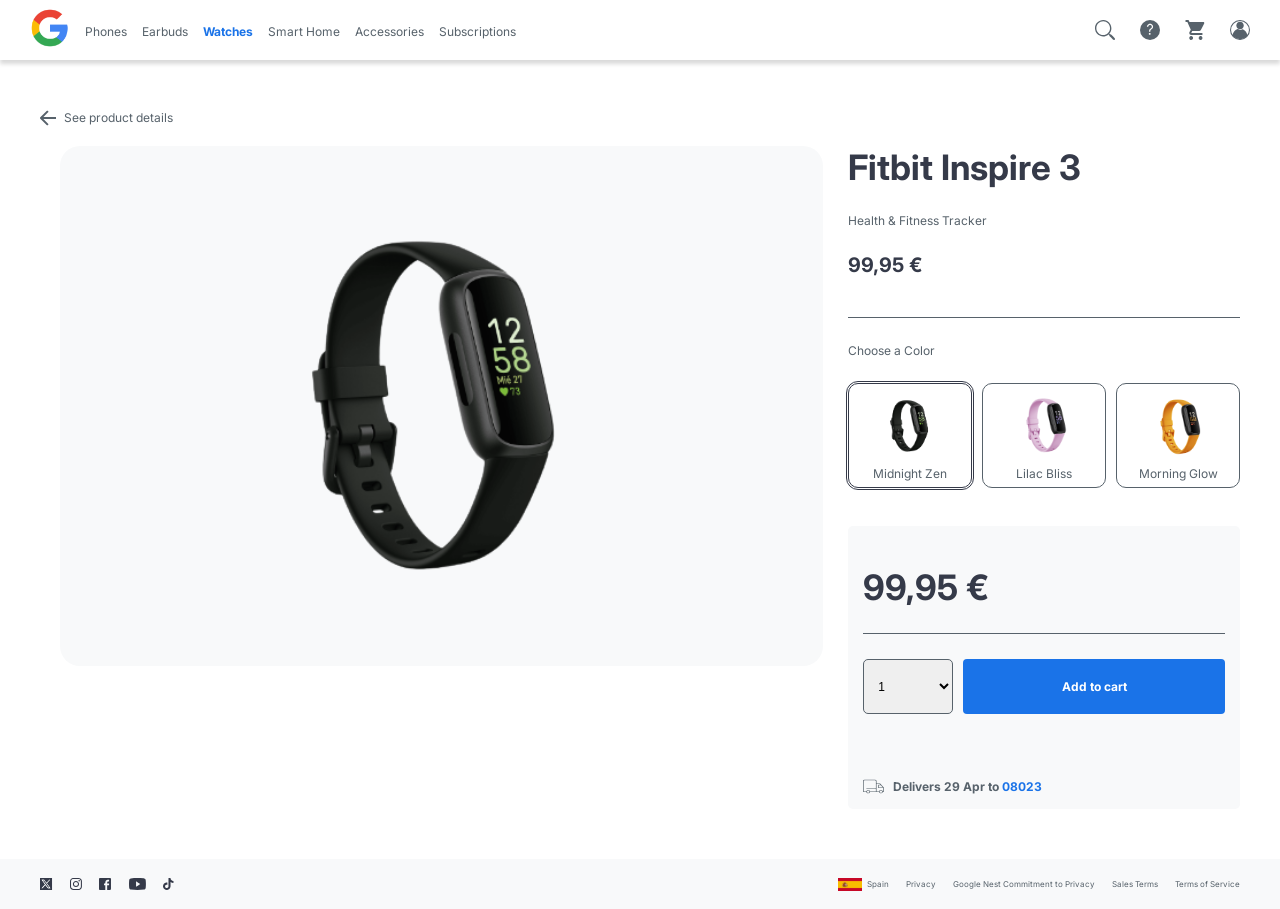
==== pages/watches.html @ d542d8e1 "Estructura de carpetas organizada y JS actualizado" ====
<!doctype html>
<html lang="en">
  <head>
    <meta charset="UTF-8" />
    <meta name="viewport" content="width=device-width, initial-scale=1.0" />
    <meta name="description" content="Fitbit Inspire 3 — health and fitness tracker with heart rate monitoring. Available in 3 colors. Shop on the Google Store." />
    <title>Google Store</title>
    <link rel="icon" type="image/png" href="../img/google-logo.png" />
    <link rel="stylesheet" href="../styles/style.css" />
    <link rel="stylesheet" href="../styles/watches_style.css" />
    <link rel="preconnect" href="https://fonts.googleapis.com" />
    <link rel="preconnect" href="https://fonts.gstatic.com" crossorigin />
    <link
      href="https://fonts.googleapis.com/css2?family=Inter:wght@400;700&display=swap"
      rel="stylesheet"
    />
  </head>
  <body>
    <!-- ===================== NAVIGATION ===================== -->
    <nav aria-label="Main navigation">
      <div class="links_contain">
        <a href="../index.html"
          ><img src="../img/google-logo.png" alt="logo"
        /></a>

        <ul class="links">
          <li><a href="#">Phones</a></li>
          <li>
            <a href="../index.html">Earbuds</a>
          </li>
          <li>
            <a href="../pages/watches.html" aria-current="page">Watches</a>
          </li>
          <li><a href="#">Smart Home</a></li>
          <li><a href="#">Accessories</a></li>
          <li><a href="#">Subscriptions</a></li>
        </ul>
      </div>

      <ul class="icons">
        <li>
          <a href="#"><img src="../img/icons/Search.svg" alt="Search" /></a>
        </li>
        <li>
          <a href="#"><img src="../img/icons/Help.svg" alt="Help" /></a>
        </li>
        <li>
          <a href="#"><img src="../img/icons/Cart.svg" alt="Cart" /></a>
        </li>
        <li>
          <a href="#"><img src="../img/icons/Avatar.svg" alt="User account" /></a>
        </li>
        <li class="menu">
          <a href="#"><img src="../img/icons/icons-menu.svg" alt="Open menu" /></a>
        </li>
      </ul>
    </nav>

    <!-- ===================== MAIN CONTENT ===================== -->
    <main>
      <a href="#" class="btn_back">
        <img src="../img/icons/Arrow.svg" alt="arrow" />
        See product details
      </a>

      <section>
        <div>
          <figure>
            <div class="image">
              <img
                src="../img/smartwatch/smartwatch_black.png"
                alt="Fitbit Inspire 3 - Midnight Zen"
              />
            </div>
          </figure>
        </div>

        <div class="info_product">
          <div class="description">
            <h1>Fitbit Inspire 3</h1>
            <p>Health & Fitness Tracker</p>
            <p class="price_summary">99,95 €</p>
            <hr />
            <p id="color-label">Choose a Color</p>
          </div>

          <!-- Color selector and purchase actions -->
          <div class="purchase">
            <fieldset class="watch-colors" aria-labelledby="color-label">
              <input type="radio" name="color" id="color-midnight" checked />
              <label for="color-midnight" class="watch-swatch swatch-midnight">
                <img
                  src="../img/smartwatch/smartwatch_black.png"
                  alt="Midnight Zen"
                />
                <span
                  >Midnight<br />
                  Zen</span
                >
              </label>

              <input type="radio" name="color" id="color-lilac" />
              <label for="color-lilac" class="watch-swatch swatch-lilac">
                <img
                  src="../img/smartwatch/smartwatch_pink.png"
                  alt="Lilac Bliss"
                />
                <span
                  >Lilac<br />
                  Bliss</span
                >
              </label>

              <input type="radio" name="color" id="color-morning" />
              <label for="color-morning" class="watch-swatch swatch-morning">
                <img
                  src="../img/smartwatch/smartwatch_yellow.png"
                  alt="Morning Glow"
                />
                <span
                  >Morning<br />
                  Glow</span
                >
              </label>
            </fieldset>

            <div class="purchase_details">
              <p class="price_purchase">99,95 €</p>
              <hr />
              <div class="select_quantity">
                <label for="quantity" class="sr-only">Quantity</label>
                <select name="quantity" id="quantity">
                  <option value="1">1</option>
                  <option value="2">2</option>
                  <option value="3">3</option>
                  <option value="4">4</option>
                  <option value="5">5</option>
                </select>
                <button>Add to cart</button>
              </div>

              <div class="delivery">
                <img src="../img/icons/Delivery.svg" alt="Free delivery" />
                <p>Delivers 29 Apr to <span>08023</span></p>
              </div>
            </div>
          </div>
        </div>
      </section>
    </main>

    <!-- ===================== FOOTER ===================== -->
    <footer>
      <div>
        <!-- Social media links -->
        <div class="social-icons">
          <a href="#"><img src="../img/icons/SM-x.svg" alt="X" loading="lazy" /></a>
          <a href="#"
            ><img src="../img/icons/SM-instagram.svg" alt="Instagram" loading="lazy"
          /></a>
          <a href="#"
            ><img src="../img/icons/SM-facebook.svg" alt="Facebook" loading="lazy"
          /></a>
          <a href="#"
            ><img src="../img/icons/SM-youtube.svg" alt="YouTube" loading="lazy"
          /></a>
          <a href="#"><img src="../img/icons/SM-tiktok.svg" alt="TikTok" loading="lazy" /></a>
        </div>

        <!-- Legal links and country selector -->
        <div class="footer-links">
          <a href="#">Privacy</a>
          <a href="#">Google Nest Commitment to Privacy</a>
          <a href="#">Sales Terms</a>
          <a href="#">Terms of Service</a>
          <div class="country">
            <img src="../img/icons/Spain.svg" alt="Spain" /> Spain
          </div>
        </div>
      </div>
    </footer>
  </body>
</html>
---- styles/style.css ----
/* === ACCESSIBILITY UTILITIES === */
.sr-only {
  position: absolute;
  width: 1px;
  height: 1px;
  padding: 0;
  margin: -1px;
  overflow: hidden;
  clip: rect(0, 0, 0, 0);
  white-space: nowrap;
  border: 0;
}

/* === RESET === */
* {
  margin: 0;
  padding: 0;
  box-sizing: border-box;
}

/* === CUSTOM PROPERTIES === */
:root {
  /* Colors */
  --white: #ffffff;
  --gray-light: #f8f9fa;
  --gray: #57626b;
  --gray-dark: #353a49;
  --blue: #1a73e8;

  /* Typography */
  --font-primary: "Inter", sans-serif;

  --title-size: 35px;
  --title-color: var(--gray-dark);

  --subtitle-size: 20px;

  --text-size: 12px;
  --text-weight: normal;
  --text-color: var(--gray);

  --weight-bold: bold;

  --text-footer-size: 8px;
}

/* === BASE STYLES === */
body {
  font-family: var(--font-primary);
  display: flex;
  flex-direction: column;
  min-height: 100vh;
}

h1 {
  font-size: var(--title-size);
  font-weight: var(--weight-bold);
  color: var(--title-color);
}

p {
  font-size: var(--text-size);
  color: var(--text-color);
}

button {
  all: unset;
  cursor: pointer;
}

/* === NAVIGATION === */
nav {
  display: flex;
  justify-content: space-between;
  padding: 10px 30px;
  align-items: center;
  height: 60px;
  box-shadow: 0px 4px 4px 0px rgba(0, 0, 0, 0.15);
}

.links_contain {
  display: flex;
  gap: 15px;
  align-items: center;
}

.links_contain img {
  width: 40px;
  height: 40px;
}

.links {
  display: none;
}

.links a {
  text-decoration: none;
  color: var(--text-color);
  font-size: var(--text-size);
  transition: color 0.2s ease;
}

.links a:hover {
  color: var(--blue);
  font-weight: var(--weight-bold);
}

.links a[aria-current="page"],
.links a[aria-current="page"]:hover {
  color: var(--blue);
  font-weight: var(--weight-bold);
  cursor: default;
}

.icons {
  display: flex;
  gap: 25px;
  list-style: none;
  height: 20px;
}

.icons img {
  width: 20px;
  height: 20px;
  transition: transform 0.2s ease;
}

.icons img:hover {
  transform: scale(1.2);
}

.menu img {
  filter: invert(29%) sepia(98%) saturate(1352%) hue-rotate(204deg)
    brightness(98%) contrast(95%);
}

/* === MAIN CONTENT === */
main {
  flex: 1;
  padding: 20px;
  display: flex;
  flex-direction: column;
  gap: 20px;
  align-items: flex-start;
}

main > a {
  display: flex;
  gap: 8px;
  text-decoration: none;
  color: var(--text-color);
  font-size: var(--text-size);
  font-weight: var(--text-weight);
}

section {
  display: flex;
  flex-direction: column;
  gap: 25px;
  width: 100%;
}

figure {
  width: 100%;
}

.thumbnails {
  display: none;
}

.image {
  background-color: var(--gray-light);
  border-radius: 20px;
  width: 100%;
  height: 350px;
  display: flex;
  justify-content: center;
  align-items: center;
  padding: 30px;
}

.image img {
  max-width: 100%;
  max-height: 100%;
  object-fit: contain;
}

.info_product,
.description {
  display: flex;
  flex-direction: column;
  gap: 25px;
}

.price_summary {
  color: var(--title-color);
  font-weight: var(--weight-bold);
  font-size: var(--subtitle-size);
  margin-bottom: 15px;
}

hr {
  width: 100%;
  border: none;
  border-top: 1px solid var(--gray);
}

.purchase {
  display: flex;
  flex-direction: column;
  gap: 25px;
}

fieldset {
  display: flex;
  gap: 8px;
  align-items: center;
  border: none;
}

fieldset input[type="radio"] {
  appearance: none;
  -webkit-appearance: none;
  width: 0;
  height: 0;
  margin: 0;
  position: absolute;
}

.color-swatch {
  display: block;
  width: 30px;
  height: 30px;
  border-radius: 50%;
  cursor: pointer;
  outline: 1px solid transparent;
  outline-offset: 1px;
  transition: outline 0.1s ease;
}

.swatch-blue {
  background-color: #9ec6ea;
}
.swatch-gray-light {
  background-color: #e7e3e0;
}
.swatch-dark {
  background-color: #4b4b4d;
}
.swatch-gray {
  background-color: #d2d7da;
}
.swatch-green {
  background-color: #dfe5b7;
}
.swatch-red {
  background-color: #e18472;
}

.colors input[type="radio"]:checked + .color-swatch {
  outline: 1px solid var(--gray-dark);
}

.color-swatch:hover {
  outline: 1px solid var(--gray);
}

.purchase_details {
  display: flex;
  flex-direction: column;
  gap: 25px;
  background-color: var(--gray-light);
  border-radius: 5px;
  padding: 30px 15px 15px;
  width: 100%;
}

.price_purchase {
  color: var(--title-color);
  font-weight: var(--weight-bold);
  font-size: var(--title-size);
}

.select_quantity {
  display: flex;
  flex-direction: column;
  gap: 25px;
}

select {
  width: 80px;
  height: 35px;
  padding: 0 10px;
  border: 0.5px solid var(--gray);
  border-radius: 5px;
  font-size: var(--text-size);
  cursor: pointer;
}

select:focus-visible {
  outline: 1px solid var(--gray-light);
  outline-offset: 2px;
  border-color: var(--gray-dark);
}

.purchase_details button {
  flex: 1;
  padding: 20px 0;
  background-color: var(--blue);
  text-align: center;
  color: var(--white);
  font-size: var(--text-size);
  font-weight: var(--weight-bold);
  border-radius: 4px;
  transition: opacity 0.2s ease;
}

.purchase_details button:hover {
  opacity: 0.85;
}

.purchase_details button:focus-visible {
  outline: 2px solid var(--blue);
  outline-offset: 3px;
}

.delivery {
  display: flex;
  gap: 9px;
}

.delivery p {
  font-weight: var(--weight-bold);
}

.delivery span {
  color: var(--blue);
}

/* === FOOTER === */
footer {
  display: flex;
  justify-content: center;
  padding: 15px 20px;
  color: var(--text-color);
  background-color: var(--gray-light);
}

footer > div {
  display: flex;
  flex-direction: column;
  gap: 20px;
}

.social-icons {
  display: flex;
  gap: 17px;
  justify-content: center;
  align-items: center;
}

.social-icons img {
  height: 22px;
}

.footer-links {
  display: flex;
  flex-direction: column;
  gap: 5px;
  align-items: center;
}

.footer-links a {
  text-decoration: none;
  color: var(--text-color);
  font-size: var(--text-footer-size);
}

.country {
  display: flex;
  align-items: center;
  gap: 5px;
  font-size: var(--text-footer-size);
}

.country img {
  width: 24px;
}

/* === TABLET (min-width: 768px) === */
@media only screen and (min-width: 768px) {
  .links {
    display: flex;
    list-style: none;
    gap: 15px;
    align-items: center;
  }

  .menu {
    display: none;
  }

  .image {
    height: 400px;
  }

  .purchase {
    flex-direction: row;
    gap: 23px;
    align-items: start;
  }

  .purchase_details {
    padding: 40px 15px 15px;
  }

  footer > div {
    flex-direction: row;
    align-items: center;
    justify-content: space-between;
    width: 100%;
  }

  .footer-links {
    flex-direction: row;
    gap: 17px;
    align-items: center;
  }

  .country {
    order: -1;
  }

  .social-icons img {
    height: 12px;
  }
}

/* === DESKTOP (min-width: 1024px) === */
@media only screen and (min-width: 1024px) {
  main {
    align-items: normal;
    padding: 50px 40px;
  }

  section {
    display: grid;
    grid-template-columns: 2fr 1fr;
  }

  figure {
    display: flex;
    align-items: center;
    gap: 23px;
    height: 520px;
    padding-left: 20px;
  }

  .thumbnails {
    display: flex;
    flex-direction: column;
    gap: 8px;
  }

  .thumbnails div {
    width: 60px;
    height: 60px;
    display: flex;
    align-items: center;
    justify-content: center;
    border: 0.5px solid var(--gray);
    border-radius: 50%;
  }

  .thumbnails img {
    height: 50px;
  }

  .purchase {
    flex-direction: column;
  }

  .colors {
    min-height: 120px;
    align-items: flex-start;
  }

  .image {
    height: 100%;
  }

  .image img {
    width: 500px;
  }

  .select_quantity {
    flex-direction: row;
    align-items: stretch;
    gap: 10px;
    margin-bottom: 40px;
  }

  select {
    height: 100%;
    width: 90px;
  }

  footer > div {
    max-width: 1200px;
  }
}
---- styles/watches_style.css ----
.watch-colors {
  display: flex;
  gap: 20px;
  width: 100%;
}

.watch-colors input[type="radio"] {
  appearance: none;
  -webkit-appearance: none;
  width: 0;
  height: 0;
  margin: 0;
  position: absolute;
}

.watch-swatch {
  flex: 1;
  display: flex;
  flex-direction: column;
  align-items: center;
  gap: 8px;
  padding: 5px 12px;
  border-radius: 10px;
  border: 1px solid var(--gray);
  cursor: pointer;
  transition: border-color 0.1s ease;
}

.watch-swatch img {
  width: 100%;
  object-fit: contain;
}

.watch-swatch span {
  font-size: var(--text-size);
  color: var(--text-color);
  text-align: center;
}

.watch-colors input[type="radio"]:checked + .watch-swatch {
  border-color: var(--gray-dark);
  outline: 1px solid var(--gray-dark);
  outline-offset: 1px;
}

.watch-colors input[type="radio"]:focus-visible + .watch-swatch {
  outline: 1px solid var(--blue);
  outline-offset: 1px;
}

.watch-swatch:hover {
  border-color: var(--gray-dark);
}

/* === TABLET === */
@media only screen and (min-width: 768px) {
  .watch-swatch br {
    display: none;
  }

  .watch-colors {
    display: grid;
    grid-template-columns: repeat(2, 130px);
    gap: 8px;
    width: fit-content;
    align-content: start;
  }

  .watch-swatch {
    padding: 6px 8px;
    gap: 4px;
    overflow: hidden;
    justify-content: center;
  }

  .watch-swatch img {
    width: 70%;
    max-height: 72px;
  }

  .purchase_details {
    flex: 1;
  }

  .purchase_details button {
    width: 100%;
  }
}

/* === DESKTOP === */
@media only screen and (min-width: 1024px) {
  .watch-colors {
    display: flex;
    gap: 10px;
    width: 100%;
    min-height: 120px;
  }
}
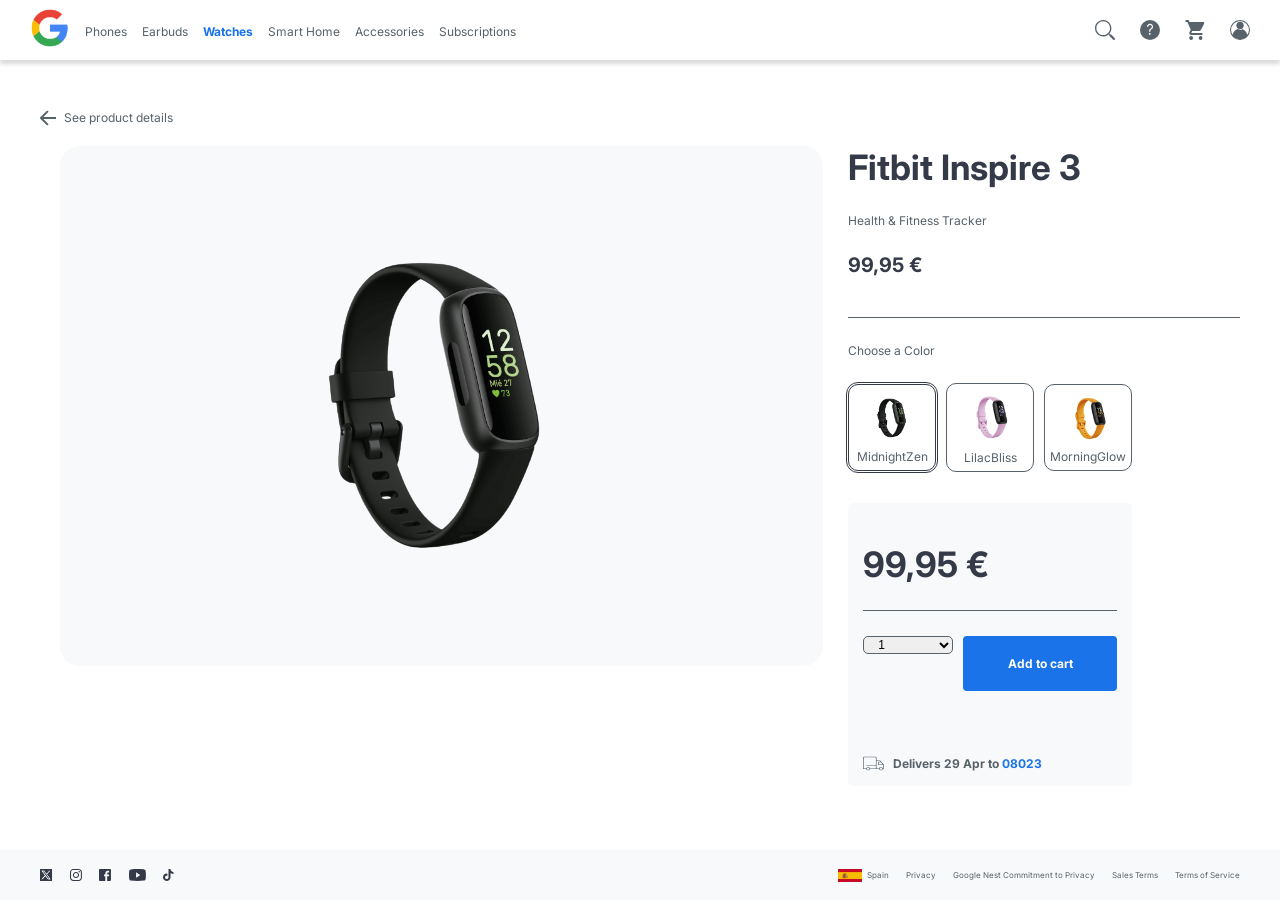
==== commit 3b7609e5: "Mejoras: carrito persistente con localStorage, detección automática de productos, validaciones robus" ====
--- a/pages/watches.html
+++ b/pages/watches.html
@@ -45,7 +45,7 @@
           <a href="#"><img src="../img/icons/Help.svg" alt="Help" /></a>
         </li>
         <li>
-          <a href="#"><img src="../img/icons/Cart.svg" alt="Cart" /></a>
+          <a href="#" id="abrir-carrito"><img src="../img/icons/Cart.svg" alt="Cart" /></a>
         </li>
         <li>
           <a href="#"><img src="../img/icons/Avatar.svg" alt="User account" /></a>
@@ -70,6 +70,7 @@
               <img
                 src="../img/smartwatch/smartwatch_black.png"
                 alt="Fitbit Inspire 3 - Midnight Zen"
+                class="image"
               />
             </div>
           </figure>
@@ -86,64 +87,79 @@
 
           <!-- Color selector and purchase actions -->
           <div class="purchase">
-            <fieldset class="watch-colors" aria-labelledby="color-label">
-              <input type="radio" name="color" id="color-midnight" checked />
-              <label for="color-midnight" class="watch-swatch swatch-midnight">
-                <img
-                  src="../img/smartwatch/smartwatch_black.png"
-                  alt="Midnight Zen"
+            <!-- ✅ FORMULARIO CORREGIDO -->
+            <form id="formulario-compra">
+              <fieldset class="watch-colors" aria-labelledby="color-label">
+                <!-- ✅ Agregados value y data-image -->
+                <input 
+                  type="radio" 
+                  name="color" 
+                  id="color-midnight" 
+                  value="Midnight Zen"
+                  data-image="../img/smartwatch/smartwatch_black.png"
+                  checked 
                 />
-                <span
-                  >Midnight<br />
-                  Zen</span
-                >
-              </label>
-
-              <input type="radio" name="color" id="color-lilac" />
-              <label for="color-lilac" class="watch-swatch swatch-lilac">
-                <img
-                  src="../img/smartwatch/smartwatch_pink.png"
-                  alt="Lilac Bliss"
+                <label for="color-midnight" class="watch-swatch swatch-midnight">
+                  <img
+                    src="../img/smartwatch/smartwatch_black.png"
+                    alt="Midnight Zen"
+                  />
+                  <span>Midnight<br />Zen</span>
+                </label>
+
+                <input 
+                  type="radio" 
+                  name="color" 
+                  id="color-lilac" 
+                  value="Lilac Bliss"
+                  data-image="../img/smartwatch/smartwatch_pink.png"
                 />
-                <span
-                  >Lilac<br />
-                  Bliss</span
-                >
-              </label>
-
-              <input type="radio" name="color" id="color-morning" />
-              <label for="color-morning" class="watch-swatch swatch-morning">
-                <img
-                  src="../img/smartwatch/smartwatch_yellow.png"
-                  alt="Morning Glow"
+                <label for="color-lilac" class="watch-swatch swatch-lilac">
+                  <img
+                    src="../img/smartwatch/smartwatch_pink.png"
+                    alt="Lilac Bliss"
+                  />
+                  <span>Lilac<br />Bliss</span>
+                </label>
+
+                <input 
+                  type="radio" 
+                  name="color" 
+                  id="color-morning" 
+                  value="Morning Glow"
+                  data-image="../img/smartwatch/smartwatch_yellow.png"
                 />
-                <span
-                  >Morning<br />
-                  Glow</span
-                >
-              </label>
-            </fieldset>
-
-            <div class="purchase_details">
-              <p class="price_purchase">99,95 €</p>
-              <hr />
-              <div class="select_quantity">
-                <label for="quantity" class="sr-only">Quantity</label>
-                <select name="quantity" id="quantity">
-                  <option value="1">1</option>
-                  <option value="2">2</option>
-                  <option value="3">3</option>
-                  <option value="4">4</option>
-                  <option value="5">5</option>
-                </select>
-                <button>Add to cart</button>
+                <label for="color-morning" class="watch-swatch swatch-morning">
+                  <img
+                    src="../img/smartwatch/smartwatch_yellow.png"
+                    alt="Morning Glow"
+                  />
+                  <span>Morning<br />Glow</span>
+                </label>
+              </fieldset>
+
+              <div class="purchase_details">
+                <p class="price_purchase">99,95 €</p>
+                <hr />
+                <div class="select_quantity">
+                  <label for="quantity" class="sr-only">Quantity</label>
+                  <select name="quantity" id="quantity">
+                    <option value="1">1</option>
+                    <option value="2">2</option>
+                    <option value="3">3</option>
+                    <option value="4">4</option>
+                    <option value="5">5</option>
+                  </select>
+                  <!-- ✅ Botón con type="submit" -->
+                  <button type="submit">Add to cart</button>
+                </div>
+
+                <div class="delivery">
+                  <img src="../img/icons/Delivery.svg" alt="Free delivery" />
+                  <p>Delivers 29 Apr to <span>08023</span></p>
+                </div>
               </div>
-
-              <div class="delivery">
-                <img src="../img/icons/Delivery.svg" alt="Free delivery" />
-                <p>Delivers 29 Apr to <span>08023</span></p>
-              </div>
-            </div>
+            </form>
           </div>
         </div>
       </section>
@@ -151,6 +167,19 @@
 
     <!-- ===================== FOOTER ===================== -->
     <footer>
+      <!-- ✅ CARRITO AGREGADO (igual a index.html) -->
+      <div 
+        id="carrito-ventana" 
+        style="display: none; position: fixed; top: 70px; right: 20px; background: white; border: 1px solid #ccc; padding: 20px; box-shadow: 0 4px 8px rgba(0, 0, 0, 0.2); z-index: 1000; min-width: 250px; color: black;"
+      >
+        <h3>Tu Carrito 🛒</h3>
+        <ul id="lista-carrito" style="list-style: none; padding: 0; margin-top: 10px;">
+          <li>El carrito está vacío</li>
+        </ul>
+        <hr />
+        <button id="cerrar-carrito" style="cursor: pointer; padding: 5px 10px;">Cerrar</button>
+      </div>
+
       <div>
         <!-- Social media links -->
         <div class="social-icons">
@@ -179,5 +208,6 @@
         </div>
       </div>
     </footer>
+    <script src="../scripts/dynamic.js"></script>
   </body>
 </html>
--- a/styles/style.css
+++ b/styles/style.css
@@ -509,3 +509,18 @@
     max-width: 1200px;
   }
 }
+
+/* Carrito - Visibilidad con clases */
+#carrito-ventana {
+  display: none !important;
+}
+
+#carrito-ventana.visible {
+  display: block !important;
+}
+
+.carrito-item {
+  padding: 10px 0;
+  border-bottom: 1px solid #eee;
+  color: #333;
+}
